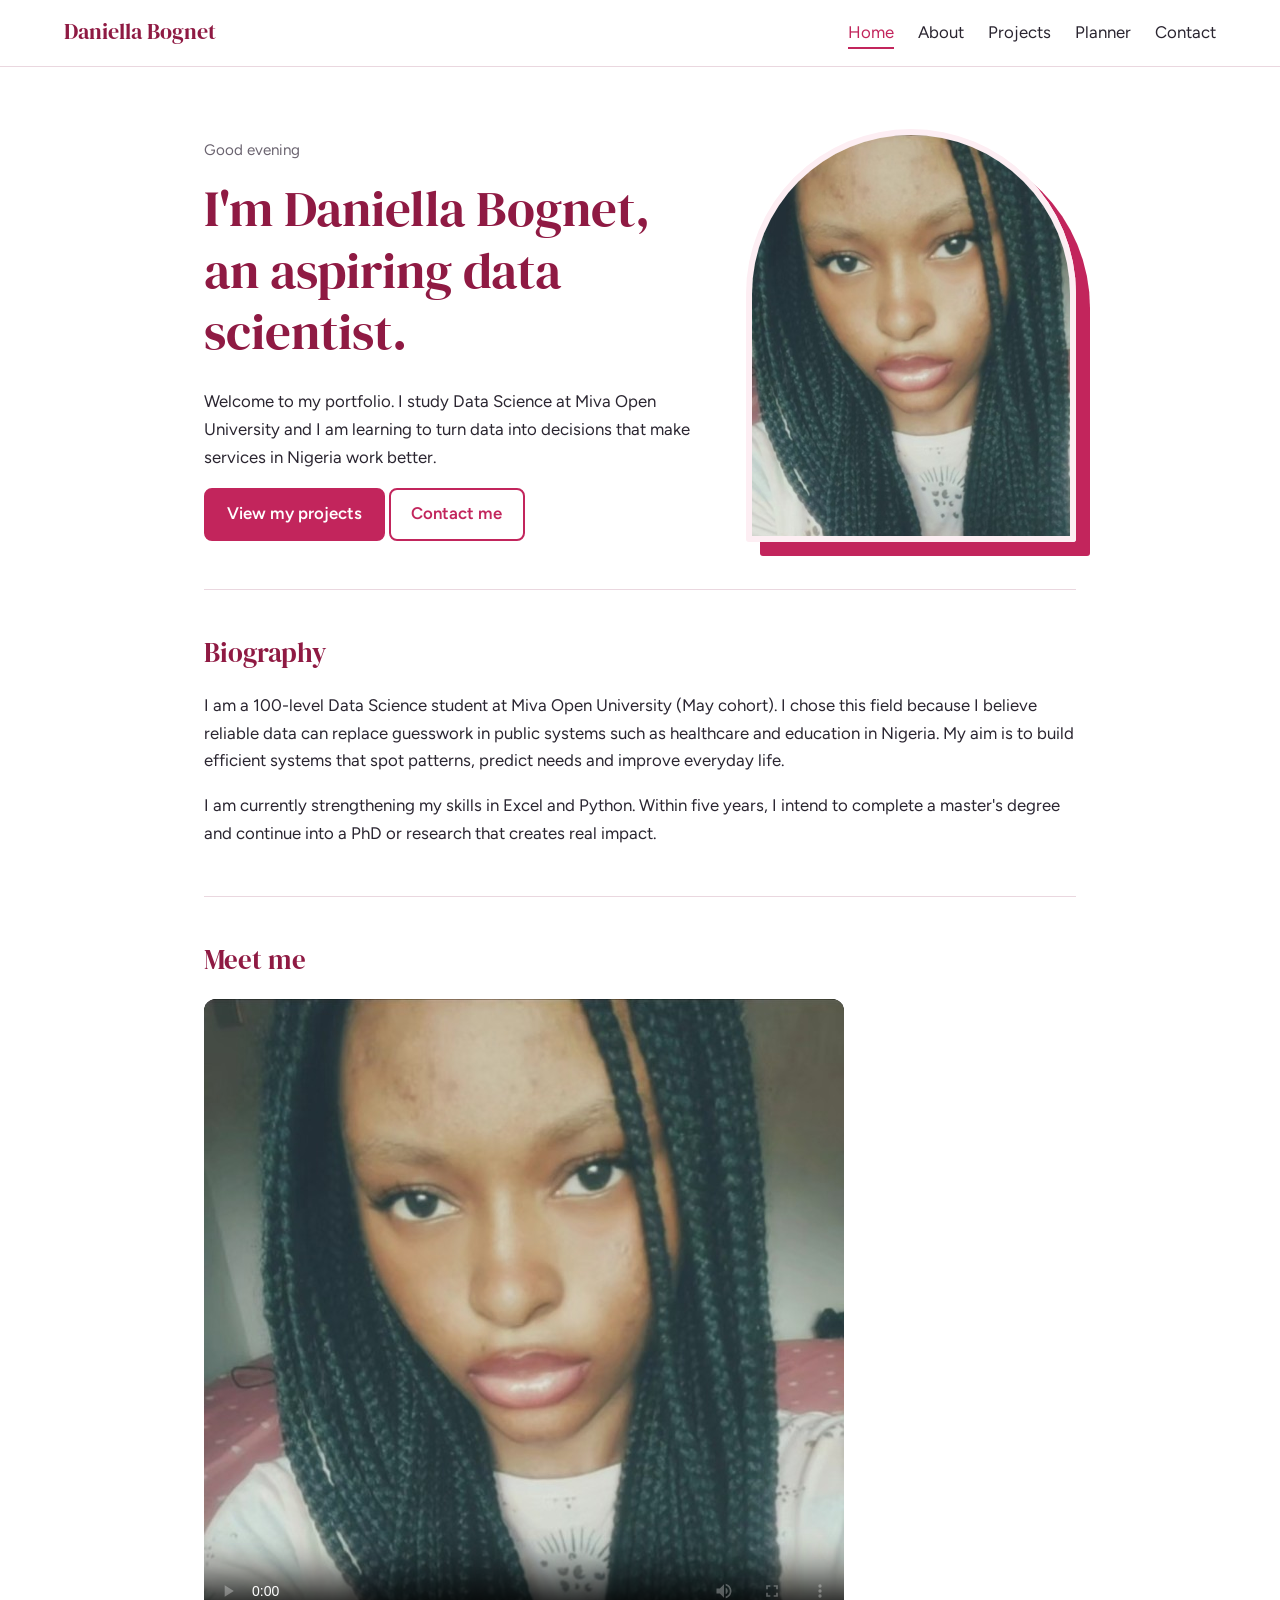
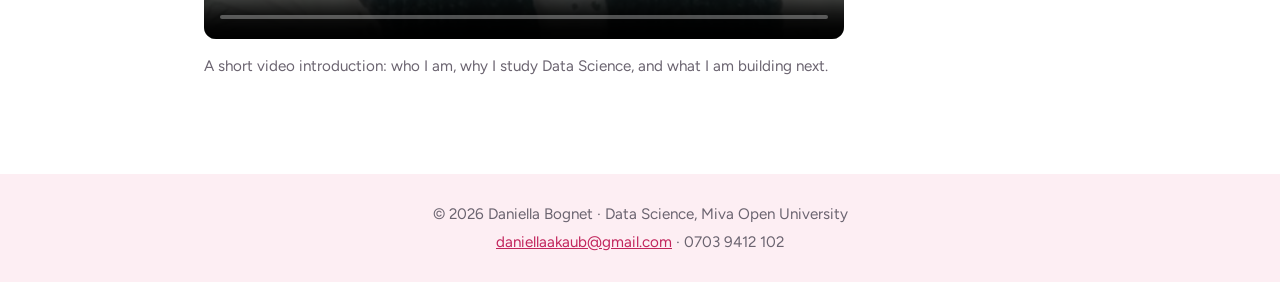
==== index.html @ 1e4e4a75 "Add files via upload" ====
<!DOCTYPE html>
<html lang="en">
<head>
<meta charset="UTF-8">
<meta name="viewport" content="width=device-width, initial-scale=1">
<meta name="description" content="Daniella Bognet - Data Science student portfolio at Miva Open University">
<title>Home | Daniella Bognet</title>
<link rel="preconnect" href="https://fonts.googleapis.com">
<link href="https://fonts.googleapis.com/css2?family=DM+Serif+Display&family=Figtree:wght@400;600&display=swap" rel="stylesheet">
<link rel="stylesheet" href="css/style.css">
</head>
<body>
<header class="site-header">
  <a class="brand" href="index.html">Daniella Bognet</a>
  <button id="menu-toggle" aria-label="Toggle menu" aria-expanded="false">Menu</button>
  <nav aria-label="Main navigation"><ul id="nav-links"><li><a href="index.html" class="active">Home</a></li><li><a href="about.html">About</a></li><li><a href="projects.html">Projects</a></li><li><a href="planner.html">Planner</a></li><li><a href="contact.html">Contact</a></li></ul></nav>
</header>
<main>
<section class="hero">
  <div class="hero-text">
    <p id="greeting" class="small"></p>
    <h1>I'm Daniella Bognet, an aspiring data scientist.</h1>
    <p>Welcome to my portfolio. I study Data Science at Miva Open University and I am learning to turn data into decisions that make services in Nigeria work better.</p>
    <p><a class="btn" href="projects.html">View my projects</a> <a class="btn btn-outline" href="contact.html">Contact me</a></p>
  </div>
  <figure class="portrait"><img src="images/profile.jpg" alt="Portrait of Daniella Bognet"></figure>
</section>
<section class="block">
  <h2>Biography</h2>
  <p>I am a 100-level Data Science student at Miva Open University (May cohort). I chose this field because I believe reliable data can replace guesswork in public systems such as healthcare and education in Nigeria. My aim is to build efficient systems that spot patterns, predict needs and improve everyday life.</p>
  <p>I am currently strengthening my skills in Excel and Python. Within five years, I intend to complete a master's degree and continue into a PhD or research that creates real impact.</p>
</section>
<section class="block">
  <h2>Meet me</h2>
  <video controls preload="metadata" poster="images/profile.jpg">
    <source src="media/intro.mp4" type="video/mp4">
    Your browser does not support the video tag.
  </video>
  <p class="small">A short video introduction: who I am, why I study Data Science, and what I am building next.</p>
</section>
</main>
<footer class="site-footer">
  <p>&copy; <span id="year"></span> Daniella Bognet &middot; Data Science, Miva Open University</p>
  <p><a href="mailto:daniellaakaub@gmail.com">daniellaakaub@gmail.com</a> &middot; 0703 9412 102</p>
</footer>
<script src="js/script.js"></script>
</body>
</html>
---- css/style.css ----
/* Colour and type tokens */
:root{--rose:#c2255c;--rose-dark:#8f1a43;--blush:#fdeef3;--ink:#2a2530;--muted:#6b6470;--line:#ead7df;--white:#fff;
--head:"DM Serif Display",Georgia,serif;--body:"Figtree",system-ui,sans-serif}
*{box-sizing:border-box}
body{margin:0;font-family:var(--body);color:var(--ink);background:var(--white);line-height:1.65;font-size:1.05rem}
h1,h2,h3{font-family:var(--head);font-weight:400;line-height:1.2;color:var(--rose-dark)}
h1{font-size:clamp(2rem,6vw,3.2rem);margin:.2em 0 .5em}h2{font-size:1.7rem}
a{color:var(--rose)}a:focus-visible,button:focus-visible,input:focus-visible,textarea:focus-visible,summary:focus-visible{outline:3px solid var(--rose);outline-offset:2px}
.small{color:var(--muted);font-size:.95rem}
/* Header and navigation (Flexbox) */
.site-header{display:flex;justify-content:space-between;align-items:center;padding:.9rem 5vw;border-bottom:1px solid var(--line);position:sticky;top:0;background:var(--white);z-index:10}
.brand{font-family:var(--head);font-size:1.4rem;color:var(--rose-dark);text-decoration:none}
nav ul{display:flex;gap:1.5rem;list-style:none;margin:0;padding:0}
nav a{text-decoration:none;color:var(--ink);padding:.3rem 0;border-bottom:2px solid transparent;transition:border-color .2s,color .2s}
nav a:hover,nav a.active{color:var(--rose);border-color:var(--rose)}
#menu-toggle{display:none;background:var(--rose);color:#fff;border:0;border-radius:6px;padding:.5rem .9rem;font:inherit}
/* Layout */
main{max-width:1000px;margin:0 auto;padding:0 5vw}
.hero{display:flex;align-items:center;gap:3rem;padding:3.5rem 0 2rem;flex-wrap:wrap-reverse}
.hero-text{flex:1 1 320px;animation:rise .9s ease both}
.portrait{margin:0;flex:0 1 330px;animation:rise .9s .15s ease both}
.portrait img{width:100%;aspect-ratio:4/5;object-fit:cover;object-position:center 20%;border-radius:999px 999px 18px 18px;border:6px solid var(--blush);box-shadow:14px 14px 0 var(--rose)}
@keyframes rise{from{opacity:0;transform:translateY(24px)}to{opacity:1;transform:none}}
.block{padding:1.5rem 0 2rem;border-top:1px solid var(--line)}.narrow{max-width:640px}
.two-col{display:grid;grid-template-columns:1fr 1fr;gap:2rem}
video{width:100%;max-width:640px;border-radius:12px;background:#000;display:block}
.btn{display:inline-block;background:var(--rose);color:#fff;border:2px solid var(--rose);border-radius:8px;padding:.65rem 1.3rem;font:inherit;font-weight:600;text-decoration:none;cursor:pointer;transition:background .2s,transform .2s}
.btn:hover{background:var(--rose-dark);transform:translateY(-2px)}
.btn-outline{background:transparent;color:var(--rose)}.btn-outline:hover{color:#fff}
table{border-collapse:collapse;width:100%}caption{text-align:left;color:var(--muted);padding-bottom:.4rem}
th,td{border:1px solid var(--line);padding:.6rem .8rem;text-align:left}th{background:var(--blush);color:var(--rose-dark)}
/* Projects (CSS Grid) */
.grid{display:grid;grid-template-columns:repeat(auto-fit,minmax(260px,1fr));gap:1.5rem}
.card{border:1px solid var(--line);border-radius:12px;overflow:hidden;transition:transform .25s,border-color .25s}
.card:hover{transform:translateY(-5px);border-color:var(--rose)}
.card img{width:100%;display:block}.card div{padding:1rem 1.2rem 1.3rem}.card h3{margin:.2em 0}
/* Forms and planner */
label{display:block;font-weight:600;margin:1rem 0 .3rem}
input,textarea{width:100%;padding:.7rem;border:1.5px solid var(--line);border-radius:8px;font:inherit}
input.invalid,textarea.invalid{border-color:#b3261e}
.error{color:#b3261e;min-height:1.2em;margin:.2rem 0;font-size:.92rem}.success{color:#1b6e3a;font-weight:600}
.row{display:flex;gap:.6rem}.row input{flex:1}
.tasks{list-style:none;padding:0}
.tasks li{display:flex;align-items:center;gap:.8rem;padding:.7rem .9rem;border:1px solid var(--line);border-radius:8px;margin-bottom:.6rem}
.tasks li span{flex:1}.tasks li input{width:auto}
.tasks li.done span{text-decoration:line-through;color:var(--muted)}
.btn-del{background:none;border:1px solid var(--rose);color:var(--rose);border-radius:6px;padding:.25rem .6rem;cursor:pointer;font:inherit}
.btn-del:hover{background:var(--rose);color:#fff}
.site-footer{margin-top:3rem;padding:1.5rem 5vw;background:var(--blush);text-align:center;color:var(--muted);font-size:.95rem}
.site-footer p{margin:.2rem 0}
/* Mobile */
@media (max-width:768px){
 #menu-toggle{display:block}
 nav{position:absolute;top:100%;left:0;right:0;background:var(--white)}
 nav ul{display:none;flex-direction:column;gap:0;border-bottom:1px solid var(--line)}
 nav ul.open{display:flex}nav li a{display:block;padding:.8rem 5vw}
 .two-col{grid-template-columns:1fr}.hero{padding-top:2rem}
}
@media (prefers-reduced-motion:reduce){*{animation:none!important;transition:none!important}}
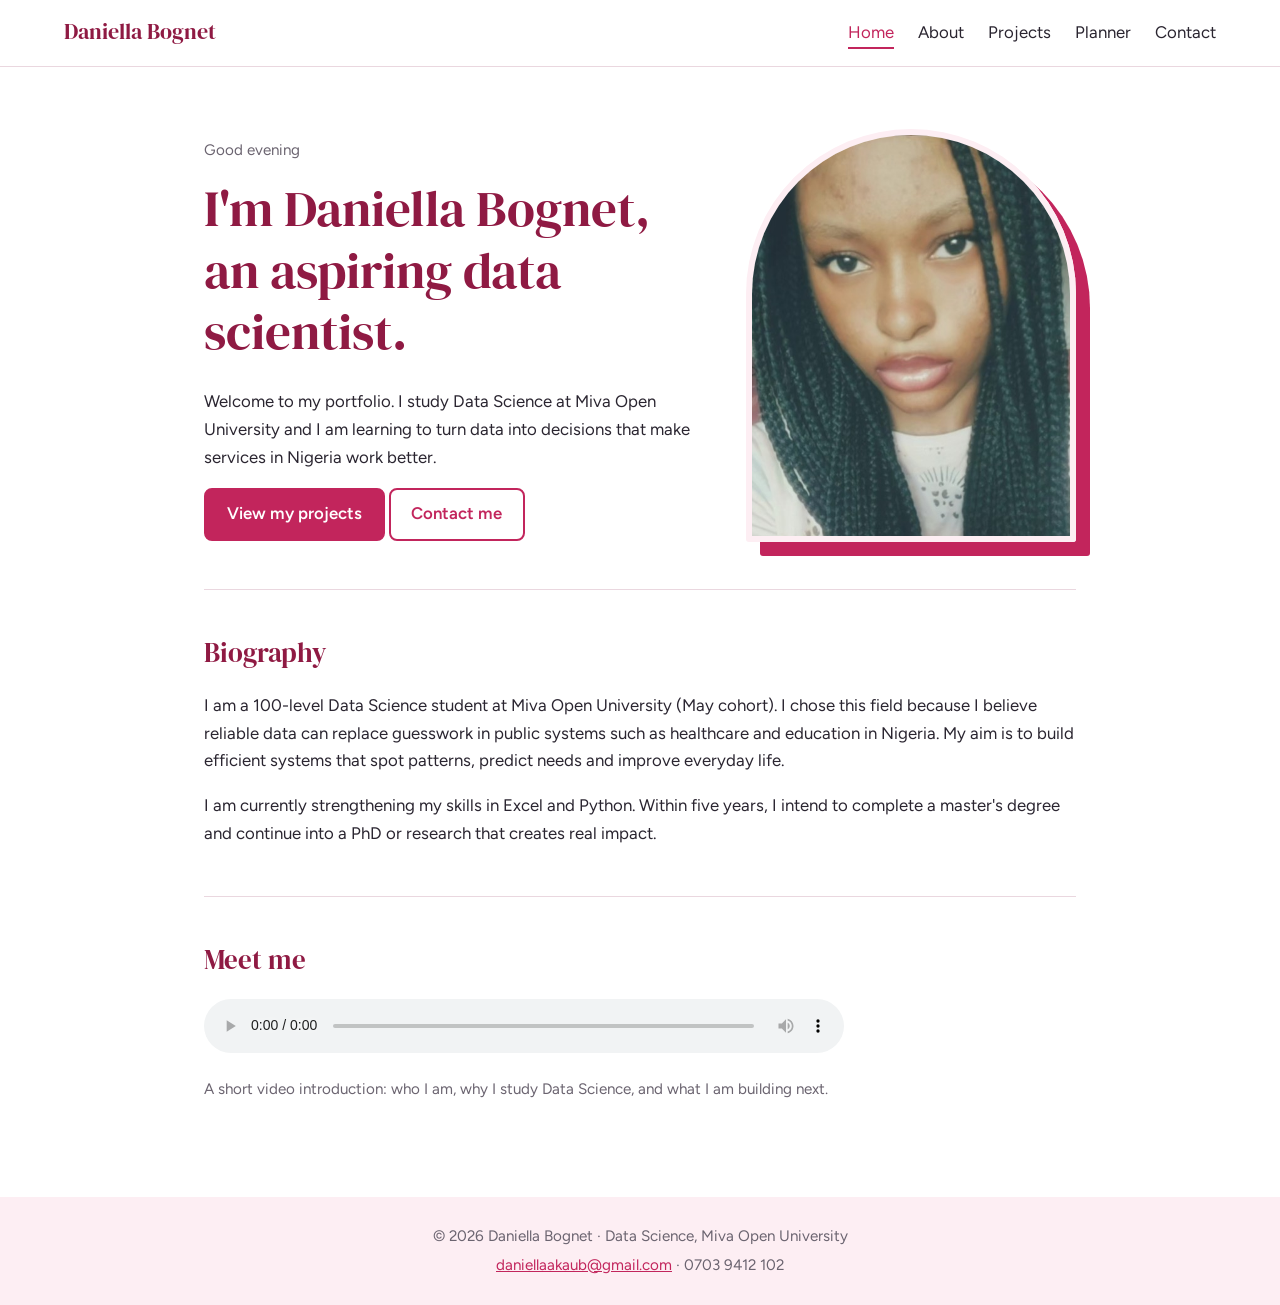
==== commit dfafe70b: "Update index.html" ====
--- a/index.html
+++ b/index.html
@@ -32,10 +32,11 @@
 </section>
 <section class="block">
   <h2>Meet me</h2>
-  <video controls preload="metadata" poster="images/profile.jpg">
-    <source src="media/intro.mp4" type="video/mp4">
-    Your browser does not support the video tag.
-  </video>
+  <audio controls preload="metadata" style="width:100%;max-width:640px">
+    <source src="media/intro.m4a" type="audio/mp4">
+    <source src="media/intro.mp3" type="audio/mpeg">
+    Your brower does not support the audio element.
+  </audio>
   <p class="small">A short video introduction: who I am, why I study Data Science, and what I am building next.</p>
 </section>
 </main>
